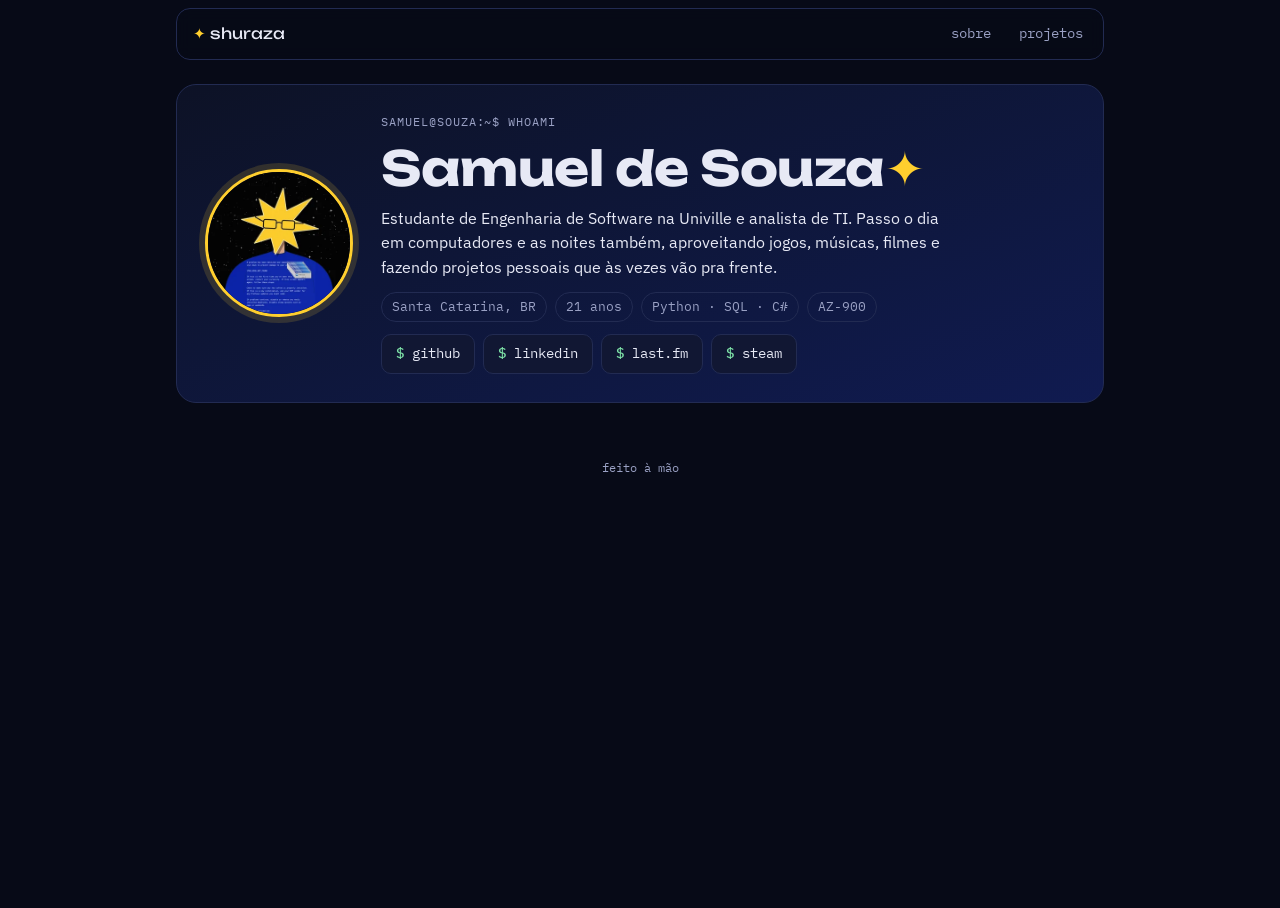
==== Public/index.html @ 485ccb8d "feat: cria topo e apresentação na pasta Public" ====
<!doctype html>
<html lang="pt-BR">

<head>
  <meta charset="UTF-8" />
  <meta name="viewport" content="width=device-width, initial-scale=1.0" />
  <title>Samuel de Souza</title>
  <meta name="description" content="Quem sou eu?" />
  <link rel="preconnect" href="https://fonts.googleapis.com" />
  <link rel="preconnect" href="https://fonts.gstatic.com" crossorigin />
  <link rel="stylesheet"
    href="https://fonts.googleapis.com/css2?family=Unbounded:wght@500;700&family=IBM+Plex+Sans:wght@400;500;600&family=IBM+Plex+Mono:wght@400;500&display=swap" />
  <link rel="stylesheet" href="assets/css/style.css" />

  <link rel="icon" type="image/png" href="assets/img/favicon.png" />
</head>

<body>
  <header class="topbar">
    <a class="brand" href="./"><span aria-hidden="true">✦</span> shuraza</a>
    <nav aria-label="Navegação principal">
      <ul>
        <li><a href="#sobre">sobre</a></li>
        <li><a href="#projetos">projetos</a></li>
        <!-- <li><a href="upgrade/">upgrade</a></li> -->
      </ul>
    </nav>
  </header>

  <main>
    <section id="sobre" class="hero">
      <img class="hero-avatar" src="assets/img/avatar.webp" alt="Uma estrela amarela de óculos" width="148"
        height="148" />

      <div class="hero-text">
        <p class="hero-label">samuel@souza:~$ whoami</p>
        <h1>
          Samuel de Souza<span class="twinkle" aria-hidden="true">✦</span>
        </h1>
        <p class="hero-bio">
          Estudante de Engenharia de Software na Univille e analista de TI.
          Passo o dia em computadores e as noites também, aproveitando jogos,
          músicas, filmes e fazendo projetos pessoais que às vezes vão pra
          frente.
        </p>

        <ul class="chips">
          <li class="chip">Santa Catarina, BR</li>
          <li class="chip">21 anos</li>
          <li class="chip">Python · SQL · C#</li>
          <li class="chip">AZ-900</li>
        </ul>

        <ul class="links">
          <li>
            <a class="btn" href="https://github.com/Shuraza" target="_blank" rel="noopener"><b>$</b> github</a>
          </li>
          <li>
            <a class="btn" href="https://www.linkedin.com/in/samuel-de-souza-5607a8233/" target="_blank"
              rel="noopener"><b>$</b> linkedin</a>
          </li>
          <li>
            <a class="btn" href="https://www.last.fm/user/shuraaw" target="_blank" rel="noopener"><b>$</b> last.fm</a>
          </li>
          <li>
            <a class="btn" href="https://steamcommunity.com/id/bonitaoo" target="_blank" rel="noopener"><b>$</b>
              steam</a>
          </li>
        </ul>
      </div>
    </section>
  </main>

  <footer class="footer">
    <p>feito à mão</p>
  </footer>
</body>

</html>
---- Public/assets/css/style.css ----
:root {
    --sky: #070a17;
    --sky-2: #0d1226;
    /* fundo da página */

    --panel: #111733;
    /* fundo dos cards */

    --line: #222b52;
    /* bordas */

    --text: #e7e9f5;
    /* texto principal */

    --muted: #9aa1c4;
    /* texto secundário */

    --star: #ffcf2e;
    /* amarelo da estrela*/

    --bsod: #2541d6;
    /* tela azul */

    --ok: #7ee2a8;
    /* verde do terminal */


    --f-display: "Unbounded", system-ui, sans-serif;
    /* títulos */

    --f-body: "IBM Plex Sans", system-ui, sans-serif;
    --f-mono: "IBM Plex Mono", ui-monospace, monospace;
    /* texto */


    --space: 1.25rem;
    --radius: 16px;
    color-scheme: dark;
    /* alguns jaustes */

}


*,
*::before,
*::after {
    box-sizing: border-box;
}

html {
    scroll-behavior: smooth;
    background: var(--sky);
}

body {
    margin: 0;
    background: var(--sky);
    color: var(--text);
    font-family: var(--f-body);
    line-height: 1.55;

    min-height: 100vh;
}

img {
    max-width: 100%;
    height: auto;
    display: block;

}


a {
    color: inherit;
    /* isso aq faz ficar com a cor do texto em volta */
}

ul,
ol {
    margin: 0;
    padding: 0;
}

/* Quem navega com teclado (Tab)*/
:focus-visible {
    outline: 2px solid var(--star);
    outline-offset: 3px;
    border-radius: 6px;
}



h1,
h2 {
    font-family: var(--f-display);
    font-weight: 500;
    margin: 0;
}

h1 {
    /* clamp(mínimo, ideal, máximo) */
    font-size: clamp(1.9rem, 6vw, 3rem);
    font-weight: 700;
    line-height: 1.05;
    letter-spacing: -0.01em;
    text-wrap: balance;
}

h2 {
    font-size: 1.125rem;
}

p {
    margin: 0;
}


.topbar {
    position: sticky;
    top: 8px;
    z-index: 10;
    max-width: 928px;
    margin: 8px auto 0;
    padding: 8px 8px 8px 16px;
    display: flex;
    justify-content: space-between;
    align-items: center;
    gap: 12px;
    border: 1px solid var(--line);
    border-radius: 14px;
    background: color-mix(in srgb, var(--sky) 80%, transparent);
    backdrop-filter: blur(8px);
    /* desfoca o que passa por trás e fica bonito */
}


@media (max-width: 959px) {
    .topbar {
        margin-inline: 16px;
    }
}

.brand {
    font-family: var(--f-display);
    font-size: 0.95rem;
    text-decoration: none;
}

.brand span {
    color: var(--star);
}

.topbar ul {
    list-style: none;
    display: flex;
    gap: 4px;
}

.topbar nav a {
    display: block;
    padding: 6px 12px;
    border-radius: 9px;
    font-family: var(--f-mono);
    font-size: 0.875rem;
    color: var(--muted);
    text-decoration: none;
}

.topbar nav a:hover {
    color: var(--text);
    background: var(--panel);
}

main {
    max-width: 960px;
    margin: 0 auto;
    padding: 24px 16px 48px;
    display: grid;
    gap: var(--space);
}


main section {
    scroll-margin-top: 80px;
}

.footer {
    display: grid;
    gap: 4px;
    padding: 8px 16px 40px;
    text-align: center;
    font-family: var(--f-mono);
    font-size: 0.75rem;
    color: var(--muted);
}


.btn {
    display: inline-block;
    padding: 8px 14px;
    border: 1px solid var(--line);
    border-radius: 10px;
    background: var(--panel);
    font-family: var(--f-mono);
    font-size: 0.875rem;
    text-decoration: none;
    transition: border-color 0.15s;
    /* a borda muda de cor suavemente */
}

.btn b {
    color: var(--ok);
    font-weight: 500;
}

.btn:hover {
    border-color: var(--star);
}


.chip {
    padding: 4px 10px;
    border: 1px solid var(--line);
    border-radius: 999px;
    font-family: var(--f-mono);
    font-size: 0.8125rem;
    color: var(--muted);
}

.chips,
.links {
    list-style: none;
    display: flex;
    flex-wrap: wrap;
    gap: 8px;
}



.hero {
    display: flex;
    flex-direction: column;
    gap: 24px;
    padding: 28px;
    border: 1px solid var(--line);
    border-radius: 20px;
    /* gradiente na diagonal */
    background: linear-gradient(160deg, var(--sky-2), color-mix(in srgb, var(--sky) 70%, var(--bsod) 30%));
}

.hero-avatar {
    width: 112px;
    border-radius: 50%;
    border: 3px solid var(--star);
    /* box-shadow sem desfoque vira uma "segunda borda" transparente */
    box-shadow: 0 0 0 6px color-mix(in srgb, var(--star) 15%, transparent);
}

.hero-text {
    display: grid;
    gap: 12px;
}

.hero-label {
    font-family: var(--f-mono);
    font-size: 0.75rem;
    text-transform: uppercase;
    letter-spacing: 0.08em;
    color: var(--muted);
}

.hero-bio {
    max-width: 58ch;
}

.twinkle {
    color: var(--star);
}



@media (min-width: 760px) {
    .hero {
        flex-direction: row;
        align-items: center;
        gap: 28px;
    }

    .hero-avatar {
        width: 148px;
        flex-shrink: 0;
    }
}
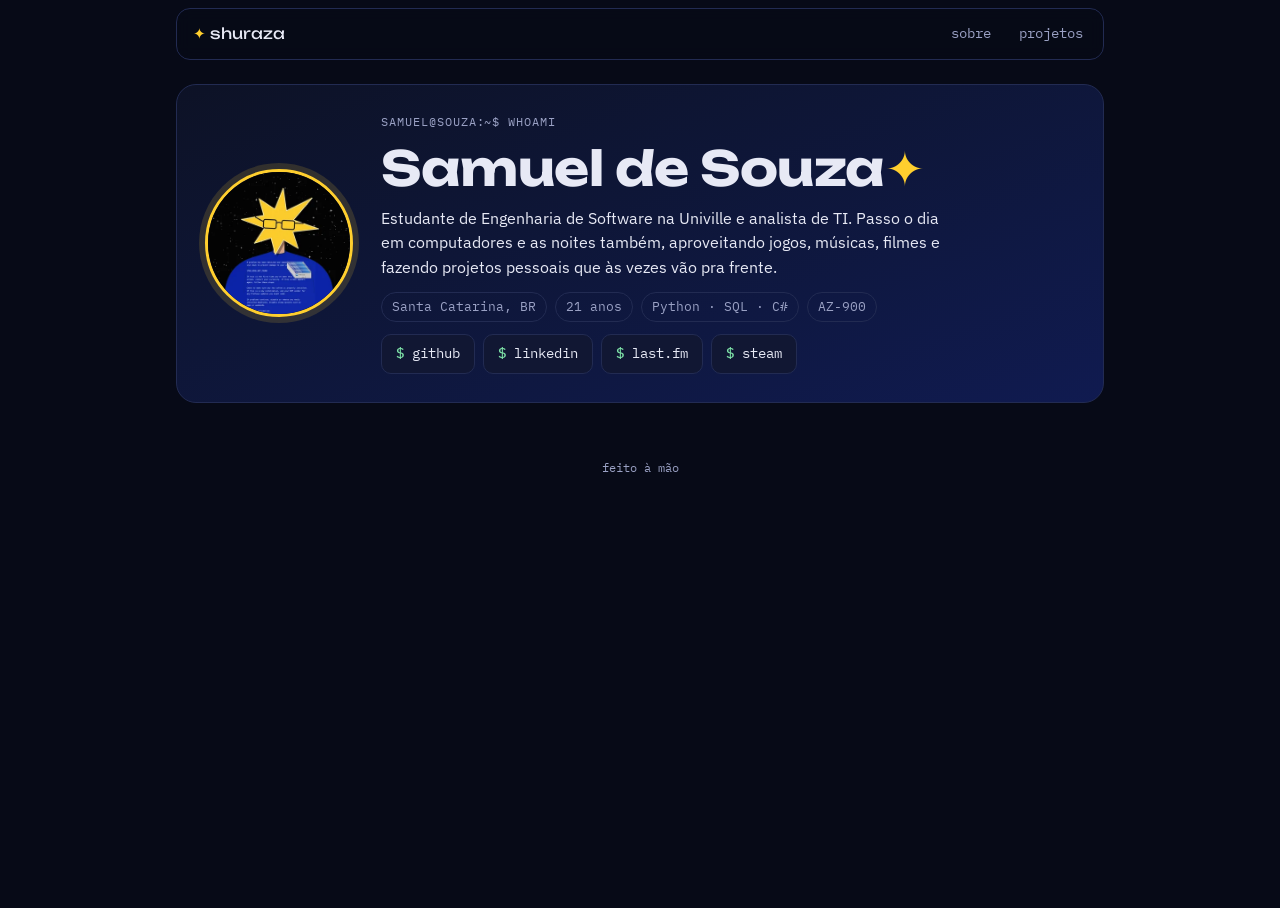
==== commit 4a7a0953: "feat: calcula a idade automaticamente com JavaScript" ====
--- a/Public/index.html
+++ b/Public/index.html
@@ -46,7 +46,7 @@
 
         <ul class="chips">
           <li class="chip">Santa Catarina, BR</li>
-          <li class="chip">21 anos</li>
+          <li class="chip" data-idade>21 anos</li>
           <li class="chip">Python · SQL · C#</li>
           <li class="chip">AZ-900</li>
         </ul>
@@ -74,6 +74,8 @@
   <footer class="footer">
     <p>feito à mão</p>
   </footer>
+
+  <script type="module" src="assets/js/main.js"></script>
 </body>
 
 </html>
